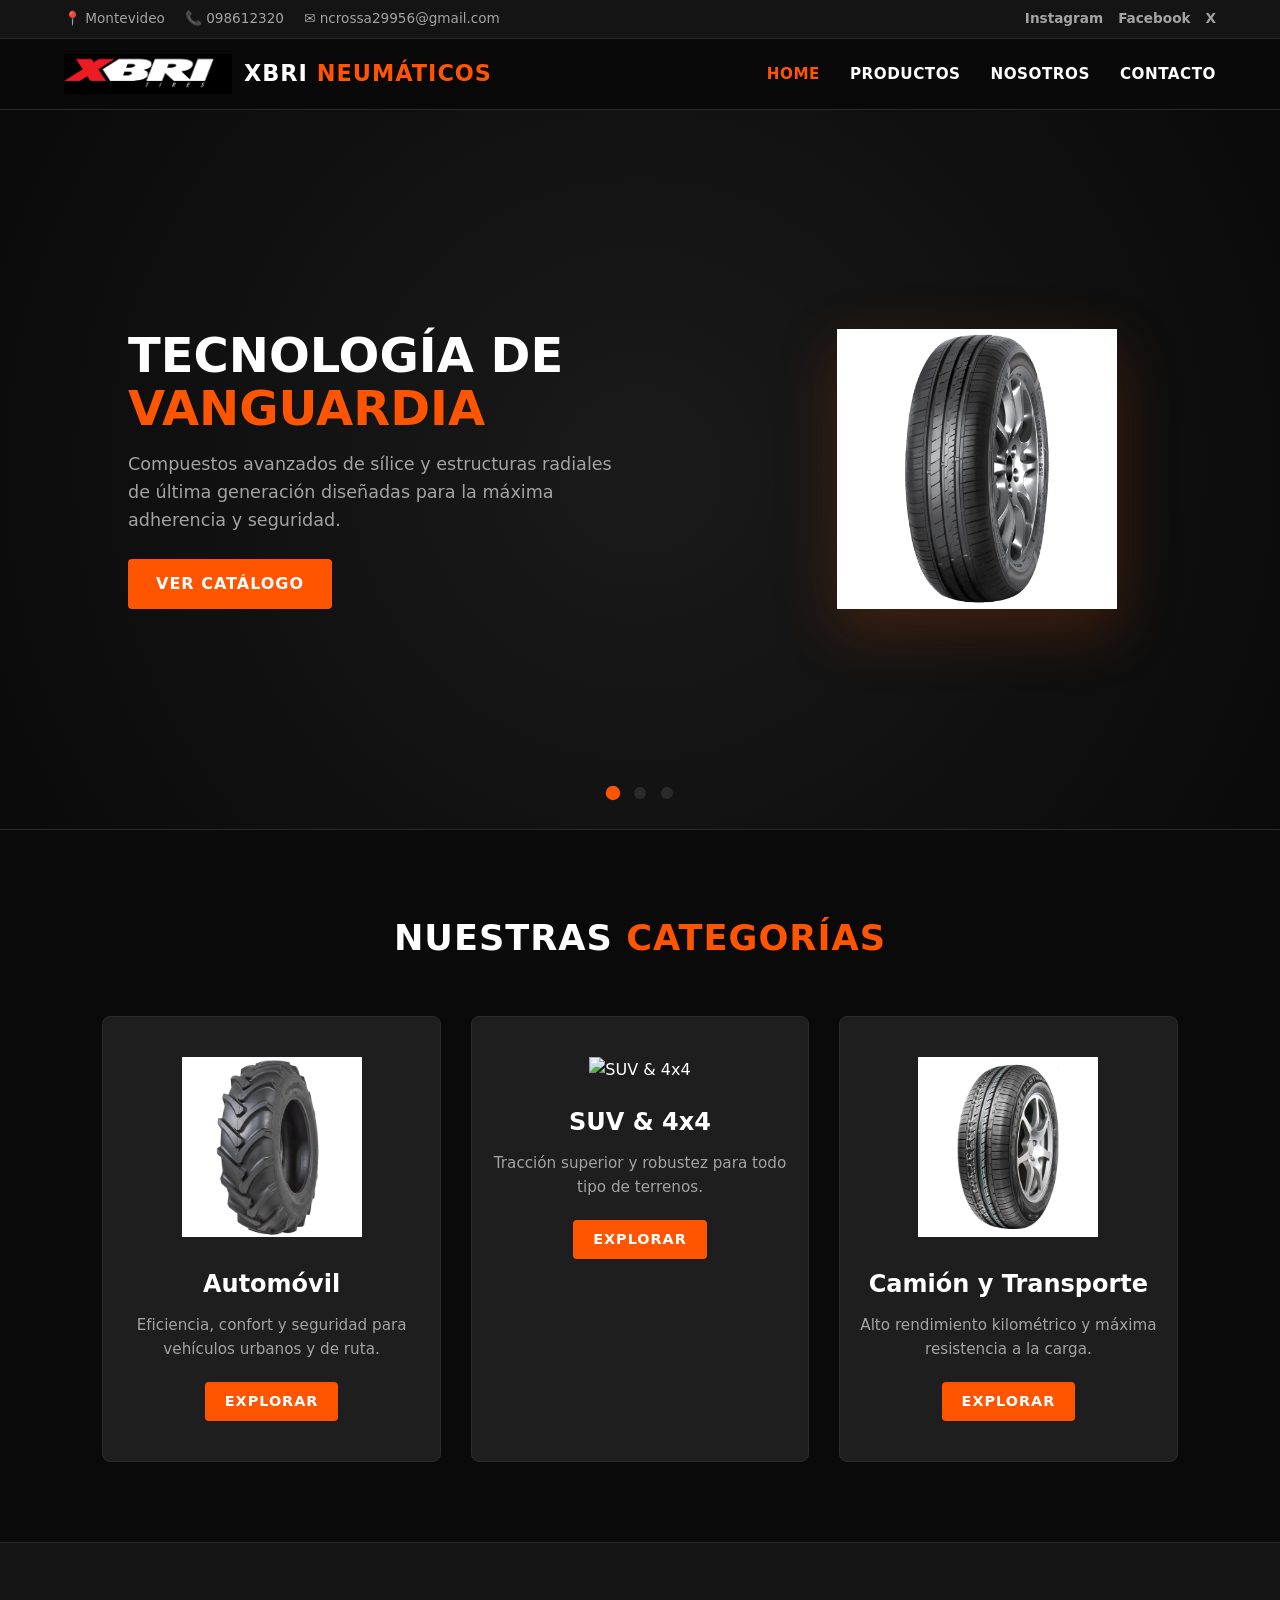
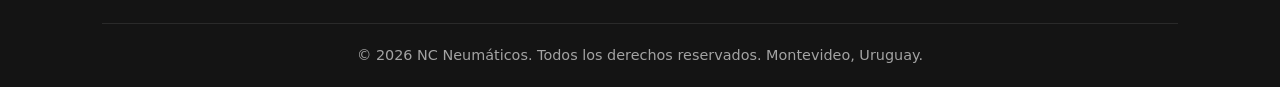
==== index.html @ e38db96a "primer commit" ====
<!DOCTYPE html>
<html lang="es">
<head>
  <meta charset="UTF-8">
  <meta name="viewport" content="width=device-width, initial-scale=1.0">
  <title>NC Neumáticos — Tecnología y Rendimiento en Montevideo</title>
  <link rel="stylesheet" href="styles/main.css">
</head>
<body>

  <!-- Top Header / Contact Bar -->
  <div class="top-bar">
    <div class="top-bar-info">
      <span>📍 Montevideo</span>
      <a href="tel:098612320">📞 098612320</a>
      <a href="mailto:ncrossa29956@gmail.com">✉️ ncrossa29956@gmail.com</a>
    </div>
    <div class="social-links">
      <a href="https://instagram.com" target="_blank" rel="noopener">Instagram</a>
      <a href="https://facebook.com" target="_blank" rel="noopener">Facebook</a>
      <a href="https://x.com" target="_blank" rel="noopener">X</a>
    </div>
  </div>

  <!-- Navigation Bar & Logo -->
  <header class="main-header">
    <a href="index.html" class="logo-container">
      <img src="imagenes/logo.png" alt="NC Neumáticos Logo">
      <span class="logo-text">XBRI <span>Neumáticos</span></span>
    </a>
    <nav>
      <ul class="nav-links">
        <li><a href="index.html" class="active">Home</a></li>
        <li><a href="productos.html">Productos</a></li>
        <li><a href="nosotros.html">Nosotros</a></li>
        <li><a href="contacto.html">Contacto</a></li>
      </ul>
    </nav>
  </header>

  <!-- Hero Section with 3D Rotating Tire Carousel -->
  <div class="hero-carousel">
    <!-- Slide 1: Tecnología -->
    <div class="carousel-slide active">
      <div class="carousel-content">
        <h1>Tecnología de <span>Vanguardia</span></h1>
        <p>Compuestos avanzados de sílice y estructuras radiales de última generación diseñadas para la máxima adherencia y seguridad.</p>
        <a href="productos.html" class="btn">Ver Catálogo</a>
      </div>
      <div class="tire-3d-stage">
        <div class="rotating-tire-container">
          <img src="imagenes/durable_city-dc01_01_l.webp" alt="Neumático Girando">
        </div>
      </div>
    </div>

    <!-- Slide 2: Clientes -->
    <div class="carousel-slide">
      <div class="carousel-content">
        <h1>Confianza de <span>Nuestros Clientes</span></h1>
        <p>Acompañamos a conductores particulares, flotas comerciales y transporte pesado en todo Uruguay con asesoramiento especializado.</p>
        <a href="nosotros.html" class="btn">Conócenos</a>
      </div>
      <div class="tire-3d-stage">
        <div class="rotating-tire-container">
          <img src="imagenes/xbri_fastway-a1_01_l.webp" alt="Neumático ">
        </div>
      </div>
    </div>

    <!-- Slide 3: Posibilidades de uso -->
    <div class="carousel-slide">
      <div class="carousel-content">
        <h1>Máximas <span>Posibilidades de Uso</span></h1>
        <p>Desde conducción urbana eficiente y rendimiento deportivo extremo hasta resistencia todoterreno y carga pesada para camiones.</p>
        <a href="contacto.html" class="btn">Contáctanos</a>
      </div>
      <div class="tire-3d-stage">
        <div class="rotating-tire-container">
          <img src="imagenes/xbri_ecology_01_l.webp" alt="Neumático Camión Girando">
        </div>
      </div>
    </div>

    <!-- Carousel Dots -->
    <div class="carousel-nav">
      <button class="carousel-dot active" aria-label="Slide 1"></button>
      <button class="carousel-dot" aria-label="Slide 2"></button>
      <button class="carousel-dot" aria-label="Slide 3"></button>
    </div>
  </div>

  <!-- Categories Preview Section -->
  <section>
    <h2 class="section-title">Nuestras <span>Categorías</span></h2>
    <div class="categories-preview">
      <div class="category-card">
        <img src="imagenes/xbri_r1_01_l.webp" alt="Automóvil">
        <h3>Automóvil</h3>
        <p>Eficiencia, confort y seguridad para vehículos urbanos y de ruta.</p>
        <a href="productos.html" class="btn" style="padding: 8px 20px; font-size: 0.9rem;">Explorar</a>
      </div>
      <div class="category-card">
        <img src="imagenes/neumatico-suv.png" alt="SUV & 4x4">
        <h3>SUV & 4x4</h3>
        <p>Tracción superior y robustez para todo tipo de terrenos.</p>
        <a href="productos.html" class="btn" style="padding: 8px 20px; font-size: 0.9rem;">Explorar</a>
      </div>
      <div class="category-card">
        <img src="imagenes/xbri_fastway-a1_01_l.webp" alt="Camión">
        <h3>Camión y Transporte</h3>
        <p>Alto rendimiento kilométrico y máxima resistencia a la carga.</p>
        <a href="productos.html" class="btn" style="padding: 8px 20px; font-size: 0.9rem;">Explorar</a>
      </div>
    </div>
  </section>

  <!-- Footer -->
  <footer>
    <p>&copy; 2026 NC Neumáticos. Todos los derechos reservados. Montevideo, Uruguay.</p>
  </footer>

  <script src="scripts/main.js"></script>
</body>
</html>
---- styles/main.css ----
:root {
  --bg-primary: #0a0a0a;
  --bg-secondary: #141414;
  --surface: #1e1e1e;
  --text-primary: #ffffff;
  --text-secondary: #a3a3a3;
  --accent: #ff5500; /* Vibrant safety orange */
  --accent-hover: #ff7733;
  --border: #2a2a2a;
  --transition: all 0.3s ease;
}

* {
  box-sizing: border-box;
  margin: 0;
  padding: 0;
}

body {
  font-family: system-ui, -apple-system, BlinkMacSystemFont, "Segoe UI", Roboto, Oxygen, Ubuntu, Cantarell, sans-serif;
  background-color: var(--bg-primary);
  color: var(--text-primary);
  line-height: 1.6;
  overflow-x: hidden;
}

/* Top Utility Bar */
.top-bar {
  background-color: var(--bg-secondary);
  border-bottom: 1px solid var(--border);
  font-size: 0.85rem;
  padding: 8px 5%;
  display: flex;
  justify-content: space-between;
  align-items: center;
  flex-wrap: wrap;
  gap: 10px;
}

.top-bar-info {
  display: flex;
  gap: 20px;
  flex-wrap: wrap;
}

.top-bar-info a, .top-bar-info span {
  color: var(--text-secondary);
  text-decoration: none;
  transition: var(--transition);
}

.top-bar-info a:hover {
  color: var(--accent);
}

.social-links {
  display: flex;
  gap: 15px;
}

.social-links a {
  color: var(--text-secondary);
  text-decoration: none;
  font-weight: bold;
  transition: var(--transition);
}

.social-links a:hover {
  color: var(--accent);
}

/* Main Navigation Header */
.main-header {
  background-color: rgba(10, 10, 10, 0.95);
  backdrop-filter: blur(10px);
  border-bottom: 1px solid var(--border);
  position: sticky;
  top: 0;
  z-index: 1000;
  display: flex;
  justify-content: space-between;
  align-items: center;
  padding: 15px 5%;
}

.logo-container {
  display: flex;
  align-items: center;
  gap: 12px;
  text-decoration: none;
}

.logo-container img {
  height: 40px;
  width: auto;
  object-fit: contain;
}

.logo-text {
  font-size: 1.4rem;
  font-weight: 900;
  color: var(--text-primary);
  letter-spacing: 1px;
  text-transform: uppercase;
}

.logo-text span {
  color: var(--accent);
}

.nav-links {
  display: flex;
  gap: 30px;
  list-style: none;
}

.nav-links a {
  color: var(--text-primary);
  text-decoration: none;
  font-weight: 600;
  font-size: 0.95rem;
  text-transform: uppercase;
  letter-spacing: 0.5px;
  transition: var(--transition);
}

.nav-links a:hover,
.nav-links a.active {
  color: var(--accent);
}

/* Buttons & CTA */
.btn {
  display: inline-block;
  background-color: var(--accent);
  color: #fff;
  padding: 12px 28px;
  border-radius: 4px;
  text-decoration: none;
  font-weight: bold;
  text-transform: uppercase;
  letter-spacing: 1px;
  transition: var(--transition);
  border: none;
  cursor: pointer;
}

.btn:hover {
  background-color: var(--accent-hover);
  transform: translateY(-2px);
}

/* 3D Tire Carousel Section */
.hero-carousel {
  position: relative;
  height: 80vh;
  min-height: 500px;
  display: flex;
  align-items: center;
  justify-content: center;
  background: radial-gradient(circle at center, #1a1a1a 0%, var(--bg-primary) 100%);
  overflow: hidden;
  border-bottom: 1px solid var(--border);
}

.carousel-slide {
  position: absolute;
  width: 100%;
  height: 100%;
  display: flex;
  align-items: center;
  justify-content: space-between;
  padding: 0 10%;
  opacity: 0;
  visibility: hidden;
  transition: opacity 0.8s ease, visibility 0.8s ease;
}

.carousel-slide.active {
  opacity: 1;
  visibility: visible;
}

.carousel-content {
  max-width: 500px;
  z-index: 2;
}

.carousel-content h1 {
  font-size: 3rem;
  font-weight: 900;
  margin-bottom: 15px;
  line-height: 1.1;
  text-transform: uppercase;
}

.carousel-content h1 span {
  color: var(--accent);
}

.carousel-content p {
  color: var(--text-secondary);
  font-size: 1.1rem;
  margin-bottom: 25px;
}

/* CSS 3D Rotating Tire Stage */
.tire-3d-stage {
  perspective: 1000px;
  width: 350px;
  height: 350px;
  display: flex;
  align-items: center;
  justify-content: center;
}

.rotating-tire-container {
  width: 280px;
  height: 280px;
  position: relative;
  transform-style: preserve-3d;
  animation: rotateTire 12s linear infinite;
}

.rotating-tire-container img {
  width: 100%;
  height: 100%;
  object-fit: contain;
  filter: drop-shadow(0 20px 30px rgba(255, 85, 0, 0.2));
}

@keyframes rotateTire {
  0% {
    transform: rotateY(0deg);
  }
  100% {
    transform: rotateY(360deg);
  }
}

/* Carousel Controls */
.carousel-nav {
  position: absolute;
  bottom: 30px;
  display: flex;
  gap: 15px;
  z-index: 10;
}

.carousel-dot {
  width: 12px;
  height: 12px;
  border-radius: 50%;
  background-color: var(--border);
  border: none;
  cursor: pointer;
  transition: var(--transition);
}

.carousel-dot.active {
  background-color: var(--accent);
  transform: scale(1.2);
}

/* Sections General */
section {
  padding: 80px 8%;
}

.section-title {
  font-size: 2.2rem;
  font-weight: 800;
  text-align: center;
  margin-bottom: 50px;
  text-transform: uppercase;
  letter-spacing: 1px;
}

.section-title span {
  color: var(--accent);
}

/* Product Categories Grid */
.categories-preview {
  display: grid;
  grid-template-columns: repeat(auto-fit, minmax(300px, 1fr));
  gap: 30px;
}

.category-card {
  background-color: var(--surface);
  border: 1px solid var(--border);
  border-radius: 8px;
  overflow: hidden;
  transition: var(--transition);
  text-align: center;
  padding: 40px 20px;
}

.category-card:hover {
  border-color: var(--accent);
  transform: translateY(-5px);
}

.category-card img {
  height: 180px;
  object-fit: contain;
  margin-bottom: 20px;
}

.category-card h3 {
  font-size: 1.5rem;
  margin-bottom: 10px;
}

.category-card p {
  color: var(--text-secondary);
  font-size: 0.95rem;
  margin-bottom: 20px;
}

/* Products Dynamic Page */
.filters-bar {
  display: flex;
  justify-content: center;
  gap: 15px;
  margin-bottom: 40px;
  flex-wrap: wrap;
}

.filter-btn {
  background-color: var(--surface);
  color: var(--text-primary);
  border: 1px solid var(--border);
  padding: 8px 20px;
  border-radius: 30px;
  cursor: pointer;
  font-weight: 600;
  transition: var(--transition);
}

.filter-btn:hover,
.filter-btn.active {
  background-color: var(--accent);
  border-color: var(--accent);
}

.products-grid {
  display: grid;
  grid-template-columns: repeat(auto-fill, minmax(280px, 1fr));
  gap: 30px;
}

.product-card {
  background-color: var(--surface);
  border: 1px solid var(--border);
  border-radius: 8px;
  padding: 25px;
  display: flex;
  flex-direction: column;
  justify-content: space-between;
  transition: var(--transition);
}

.product-card:hover {
  border-color: var(--accent);
}

.product-card img {
  width: 100%;
  height: 160px;
  object-fit: contain;
  margin-bottom: 15px;
}

.product-card h4 {
  font-size: 1.2rem;
  margin-bottom: 8px;
}

.product-card .specs {
  color: var(--text-secondary);
  font-size: 0.85rem;
  margin-bottom: 15px;
}

.product-card .price {
  font-size: 1.3rem;
  font-weight: 800;
  color: var(--accent);
  margin-bottom: 15px;
}

/* Contact & Info Pages */
.contact-container {
  display: grid;
  grid-template-columns: 1fr 1fr;
  gap: 50px;
  background-color: var(--surface);
  border: 1px solid var(--border);
  border-radius: 12px;
  padding: 50px;
}

.contact-info h3 {
  font-size: 1.8rem;
  margin-bottom: 20px;
}

.contact-info p {
  color: var(--text-secondary);
  margin-bottom: 30px;
}

.contact-details {
  display: flex;
  flex-direction: column;
  gap: 15px;
  margin-bottom: 30px;
}

.contact-item {
  display: flex;
  align-items: center;
  gap: 15px;
  color: var(--text-primary);
}

.contact-form {
  display: flex;
  flex-direction: column;
  gap: 20px;
}

.form-group {
  display: flex;
  flex-direction: column;
  gap: 8px;
}

.form-group label {
  font-size: 0.9rem;
  font-weight: 600;
  color: var(--text-secondary);
}

.form-group input,
.form-group textarea {
  background-color: var(--bg-primary);
  border: 1px solid var(--border);
  border-radius: 4px;
  padding: 12px;
  color: var(--text-primary);
  font-size: 1rem;
  font-family: inherit;
}

.form-group input:focus,
.form-group textarea:focus {
  outline: none;
  border-color: var(--accent);
}

/* Footer */
footer {
  background-color: var(--bg-secondary);
  border-top: 1px solid var(--border);
  padding: 50px 8% 20px;
  text-align: center;
  color: var(--text-secondary);
  font-size: 0.9rem;
}

footer p {
  margin-top: 30px;
  padding-top: 20px;
  border-top: 1px solid var(--border);
}

@media (max-width: 768px) {
  .nav-links {
    display: none;
  }
  .contact-container {
    grid-template-columns: 1fr;
    padding: 30px;
  }
  .carousel-slide {
    flex-direction: column;
    justify-content: center;
    text-align: center;
  }
  .carousel-content {
    max-width: 100%;
  }
}
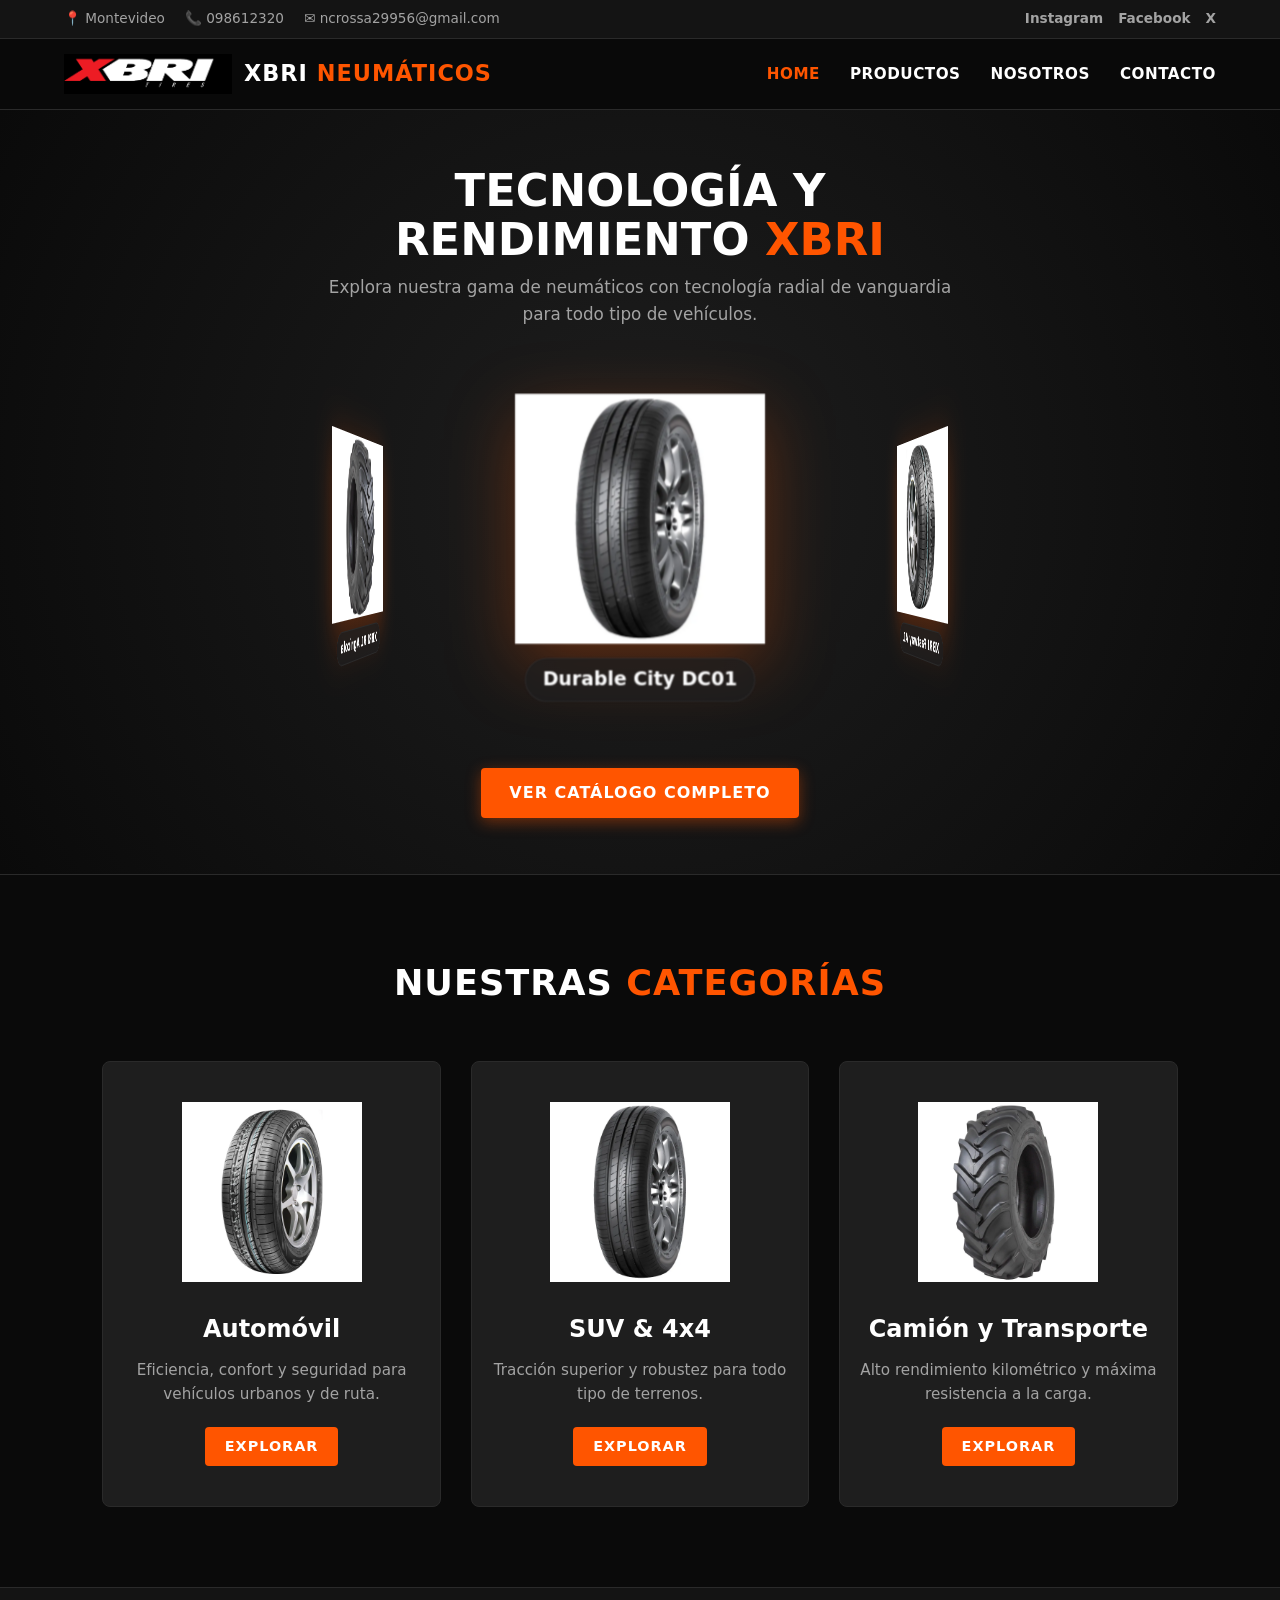
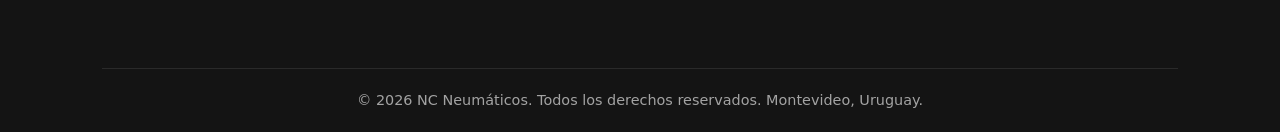
==== commit 44bd7b0d: "2do commit" ====
--- a/index.html
+++ b/index.html
@@ -39,75 +39,61 @@
   </header>
 
   <!-- Hero Section with 3D Rotating Tire Carousel -->
-  <div class="hero-carousel">
-    <!-- Slide 1: Tecnología -->
-    <div class="carousel-slide active">
-      <div class="carousel-content">
-        <h1>Tecnología de <span>Vanguardia</span></h1>
-        <p>Compuestos avanzados de sílice y estructuras radiales de última generación diseñadas para la máxima adherencia y seguridad.</p>
-        <a href="productos.html" class="btn">Ver Catálogo</a>
+ <!-- Hero Section con Calesita / Tiovivo 3D Central -->
+<section class="hero-carousel-3d">
+  <div class="carousel-title-container">
+    <h1>Tecnología y Rendimiento <span>XBRI</span></h1>
+    <p>Explora nuestra gama de neumáticos con tecnología radial de vanguardia para todo tipo de vehículos.</p>
+  </div>
+
+  <!-- Stage del Tiovivo 3D -->
+  <div class="carousel-3d-stage">
+    <div class="carousel-3d-spinner">
+      <!-- Ítem 1 -->
+      <div class="carousel-3d-item" style="--i:0;">
+        <img src="imagenes/durable_city-dc01_01_l.webp" alt="Durable City DC01">
+        <div class="item-label">Durable City DC01</div>
       </div>
-      <div class="tire-3d-stage">
-        <div class="rotating-tire-container">
-          <img src="imagenes/durable_city-dc01_01_l.webp" alt="Neumático Girando">
-        </div>
+      <!-- Ítem 2 -->
+      <div class="carousel-3d-item" style="--i:1;">
+        <img src="imagenes/xbri_fastway-a1_01_l.webp" alt="XBRI Fastway A1">
+        <div class="item-label">XBRI Fastway A1</div>
+      </div>
+      <!-- Ítem 3 -->
+      <div class="carousel-3d-item" style="--i:2;">
+        <img src="imagenes/xbri_ecology_01_l.webp" alt="XBRI Ecology">
+        <div class="item-label">XBRI Ecology</div>
+      </div>
+      <!-- Ítem 4 -->
+      <div class="carousel-3d-item" style="--i:3;">
+        <img src="imagenes/xbri_r1_01_l.webp" alt="XBRI R1 Agrícola">
+        <div class="item-label">XBRI R1 Agrícola</div>
       </div>
     </div>
+  </div>
 
-    <!-- Slide 2: Clientes -->
-    <div class="carousel-slide">
-      <div class="carousel-content">
-        <h1>Confianza de <span>Nuestros Clientes</span></h1>
-        <p>Acompañamos a conductores particulares, flotas comerciales y transporte pesado en todo Uruguay con asesoramiento especializado.</p>
-        <a href="nosotros.html" class="btn">Conócenos</a>
-      </div>
-      <div class="tire-3d-stage">
-        <div class="rotating-tire-container">
-          <img src="imagenes/xbri_fastway-a1_01_l.webp" alt="Neumático ">
-        </div>
-      </div>
-    </div>
-
-    <!-- Slide 3: Posibilidades de uso -->
-    <div class="carousel-slide">
-      <div class="carousel-content">
-        <h1>Máximas <span>Posibilidades de Uso</span></h1>
-        <p>Desde conducción urbana eficiente y rendimiento deportivo extremo hasta resistencia todoterreno y carga pesada para camiones.</p>
-        <a href="contacto.html" class="btn">Contáctanos</a>
-      </div>
-      <div class="tire-3d-stage">
-        <div class="rotating-tire-container">
-          <img src="imagenes/xbri_ecology_01_l.webp" alt="Neumático Camión Girando">
-        </div>
-      </div>
-    </div>
-
-    <!-- Carousel Dots -->
-    <div class="carousel-nav">
-      <button class="carousel-dot active" aria-label="Slide 1"></button>
-      <button class="carousel-dot" aria-label="Slide 2"></button>
-      <button class="carousel-dot" aria-label="Slide 3"></button>
-    </div>
-  </div>
+  <!-- Botón de acción centrado -->
+  <a href="productos.html" class="btn btn-hero">Ver Catálogo Completo</a>
+</section>
 
   <!-- Categories Preview Section -->
   <section>
     <h2 class="section-title">Nuestras <span>Categorías</span></h2>
     <div class="categories-preview">
       <div class="category-card">
-        <img src="imagenes/xbri_r1_01_l.webp" alt="Automóvil">
+        <img src="imagenes/xbri_fastway-a1_01_l.webp" alt="Automóvil">
         <h3>Automóvil</h3>
         <p>Eficiencia, confort y seguridad para vehículos urbanos y de ruta.</p>
         <a href="productos.html" class="btn" style="padding: 8px 20px; font-size: 0.9rem;">Explorar</a>
       </div>
       <div class="category-card">
-        <img src="imagenes/neumatico-suv.png" alt="SUV & 4x4">
+        <img src="imagenes/durable_city-dc01_01_l.webp" alt="SUV & 4x4">
         <h3>SUV & 4x4</h3>
         <p>Tracción superior y robustez para todo tipo de terrenos.</p>
         <a href="productos.html" class="btn" style="padding: 8px 20px; font-size: 0.9rem;">Explorar</a>
       </div>
       <div class="category-card">
-        <img src="imagenes/xbri_fastway-a1_01_l.webp" alt="Camión">
+        <img src="imagenes/xbri_r1_01_l.webp" alt="Camión">
         <h3>Camión y Transporte</h3>
         <p>Alto rendimiento kilométrico y máxima resistencia a la carga.</p>
         <a href="productos.html" class="btn" style="padding: 8px 20px; font-size: 0.9rem;">Explorar</a>
--- a/styles/main.css
+++ b/styles/main.css
@@ -150,118 +150,149 @@
   transform: translateY(-2px);
 }
 
-/* 3D Tire Carousel Section */
-.hero-carousel {
+/* ===================================================
+   CARRUSEL 3D CENTRAL - TIOVIVO / CALESITA
+   =================================================== */
+.hero-carousel-3d {
   position: relative;
-  height: 80vh;
-  min-height: 500px;
-  display: flex;
+  min-height: 85vh;
+  display: flex;
+  flex-direction: column;
   align-items: center;
   justify-content: center;
-  background: radial-gradient(circle at center, #1a1a1a 0%, var(--bg-primary) 100%);
+  background: radial-gradient(circle at center, #1e1e1e 0%, var(--bg-primary) 100%);
+  padding: 40px 20px;
   overflow: hidden;
   border-bottom: 1px solid var(--border);
-}
-
-.carousel-slide {
+  text-align: center;
+}
+
+.carousel-title-container {
+  max-width: 650px;
+  margin-bottom: 20px;
+  z-index: 2;
+}
+
+.carousel-title-container h1 {
+  font-size: 2.8rem;
+  font-weight: 900;
+  text-transform: uppercase;
+  line-height: 1.1;
+  margin-bottom: 10px;
+}
+
+.carousel-title-container h1 span {
+  color: var(--accent);
+}
+
+.carousel-title-container p {
+  color: var(--text-secondary);
+  font-size: 1.05rem;
+}
+
+/* Stage y Esfera 3D */
+.carousel-3d-stage {
+  width: 100%;
+  max-width: 800px;
+  height: 380px;
+  perspective: 1000px;
+  display: flex;
+  align-items: center;
+  justify-content: center;
+  margin: 10px 0;
+}
+
+.carousel-3d-spinner {
+  position: relative;
+  width: 200px;
+  height: 220px;
+  transform-style: preserve-3d;
+  animation: spinCarousel 16s infinite linear;
+}
+
+/* Pausar la calesita al pasar el mouse */
+.carousel-3d-spinner:hover {
+  animation-play-state: paused;
+}
+
+/* Cada una de las 4 cubiertas dispuestas a 90deg */
+.carousel-3d-item {
   position: absolute;
-  width: 100%;
-  height: 100%;
-  display: flex;
-  align-items: center;
-  justify-content: space-between;
-  padding: 0 10%;
-  opacity: 0;
-  visibility: hidden;
-  transition: opacity 0.8s ease, visibility 0.8s ease;
-}
-
-.carousel-slide.active {
-  opacity: 1;
-  visibility: visible;
-}
-
-.carousel-content {
-  max-width: 500px;
+  width: 200px;
+  height: 220px;
+  left: 0;
+  top: 0;
+  display: flex;
+  flex-direction: column;
+  align-items: center;
+  justify-content: center;
+  transform: rotateY(calc(var(--i) * 90deg)) translateZ(280px);
+  transition: transform 0.3s ease;
+}
+
+.carousel-3d-item img {
+  width: 180px;
+  height: 180px;
+  object-fit: contain;
+  filter: drop-shadow(0 15px 25px rgba(255, 85, 0, 0.3));
+  transition: transform 0.3s ease;
+}
+
+.carousel-3d-item:hover img {
+  transform: scale(1.1);
+}
+
+.item-label {
+  margin-top: 10px;
+  background-color: rgba(30, 30, 30, 0.85);
+  border: 1px solid var(--border);
+  color: var(--text-primary);
+  padding: 4px 12px;
+  border-radius: 20px;
+  font-size: 0.85rem;
+  font-weight: 700;
+  white-space: nowrap;
+  backdrop-filter: blur(4px);
+}
+
+.btn-hero {
+  margin-top: 20px;
   z-index: 2;
-}
-
-.carousel-content h1 {
-  font-size: 3rem;
-  font-weight: 900;
-  margin-bottom: 15px;
-  line-height: 1.1;
-  text-transform: uppercase;
-}
-
-.carousel-content h1 span {
-  color: var(--accent);
-}
-
-.carousel-content p {
-  color: var(--text-secondary);
-  font-size: 1.1rem;
-  margin-bottom: 25px;
-}
-
-/* CSS 3D Rotating Tire Stage */
-.tire-3d-stage {
-  perspective: 1000px;
-  width: 350px;
-  height: 350px;
-  display: flex;
-  align-items: center;
-  justify-content: center;
-}
-
-.rotating-tire-container {
-  width: 280px;
-  height: 280px;
-  position: relative;
-  transform-style: preserve-3d;
-  animation: rotateTire 12s linear infinite;
-}
-
-.rotating-tire-container img {
-  width: 100%;
-  height: 100%;
-  object-fit: contain;
-  filter: drop-shadow(0 20px 30px rgba(255, 85, 0, 0.2));
-}
-
-@keyframes rotateTire {
+  box-shadow: 0 4px 15px rgba(255, 85, 0, 0.4);
+}
+
+/* Animación de Rotación Calesita */
+@keyframes spinCarousel {
   0% {
     transform: rotateY(0deg);
   }
   100% {
-    transform: rotateY(360deg);
-  }
-}
-
-/* Carousel Controls */
-.carousel-nav {
-  position: absolute;
-  bottom: 30px;
-  display: flex;
-  gap: 15px;
-  z-index: 10;
-}
-
-.carousel-dot {
-  width: 12px;
-  height: 12px;
-  border-radius: 50%;
-  background-color: var(--border);
-  border: none;
-  cursor: pointer;
-  transition: var(--transition);
-}
-
-.carousel-dot.active {
-  background-color: var(--accent);
-  transform: scale(1.2);
-}
-
+    transform: rotateY(-360deg);
+  }
+}
+
+/* Adaptación para pantallas móviles */
+@media (max-width: 768px) {
+  .carousel-title-container h1 {
+    font-size: 2rem;
+  }
+  .carousel-3d-stage {
+    height: 300px;
+  }
+  .carousel-3d-spinner {
+    width: 150px;
+    height: 170px;
+  }
+  .carousel-3d-item {
+    width: 150px;
+    height: 170px;
+    transform: rotateY(calc(var(--i) * 90deg)) translateZ(190px);
+  }
+  .carousel-3d-item img {
+    width: 130px;
+    height: 130px;
+  }
+}
 /* Sections General */
 section {
   padding: 80px 8%;
